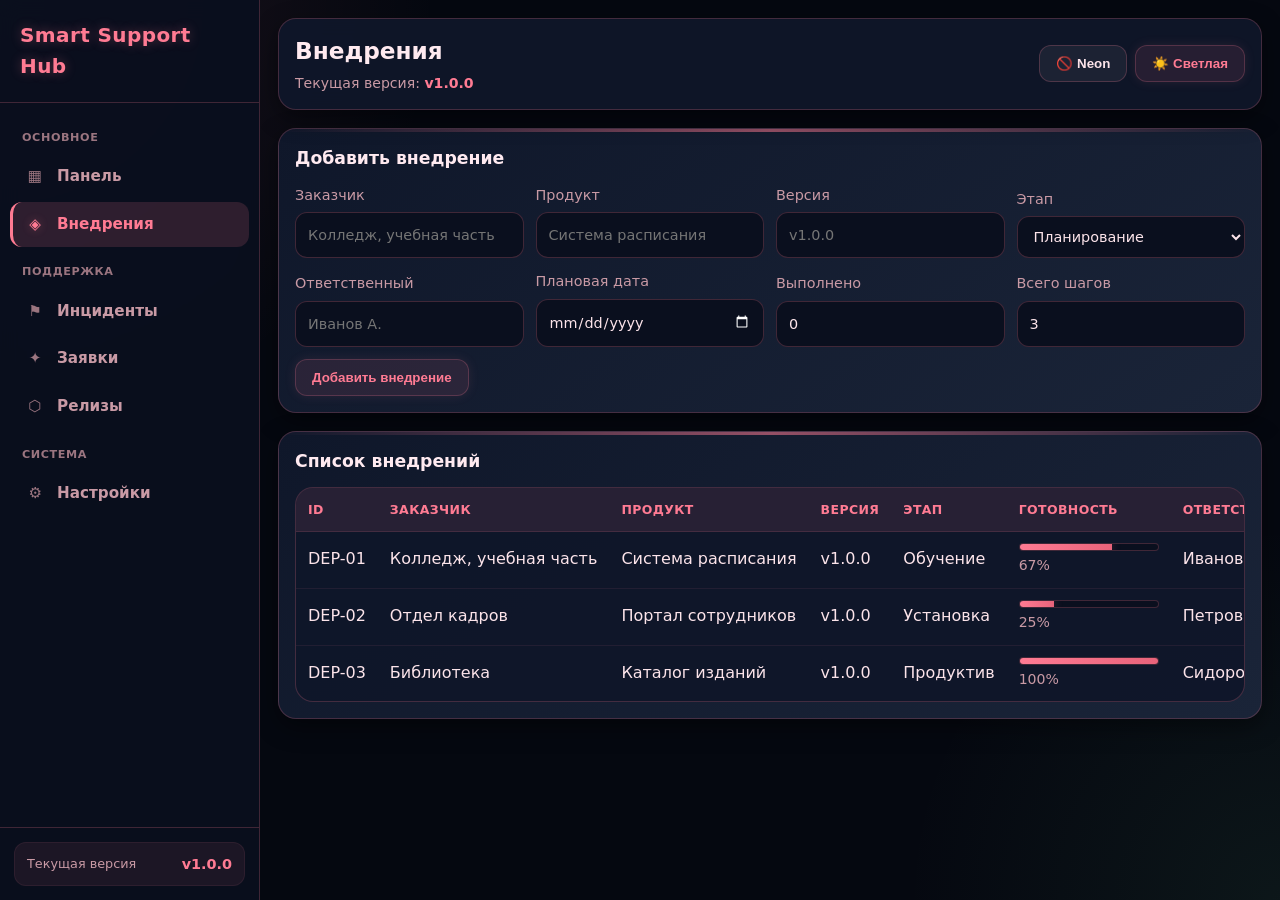
==== deployments.html @ 6a3b0313 "Create layout, navigation and pink glass theme" ====
<!DOCTYPE html>
<html lang="ru">

<head>
    <meta charset="UTF-8" />
    <meta name="viewport" content="width=device-width, initial-scale=1.0" />
    <title>Deployments — Smart Support Hub</title>
    <link rel="stylesheet" href="assets/css/style.css" />
</head>

<body>
    <div class="app">
        <aside class="sidebar">
            <div class="sidebar-brand">
                <a href="index.html">Smart Support Hub</a>
            </div>

            <nav class="nav">
                <div class="nav-section">Основное</div>
                <a href="index.html" class="active">
                    <span class="nav-icon">▦</span><span>Панель</span>
                </a>
                <a href="deployments.html">
                    <span class="nav-icon">◈</span><span>Внедрения</span>
                </a>

                <div class="nav-section">Поддержка</div>
                <a href="incidents.html">
                    <span class="nav-icon">⚑</span><span>Инциденты</span>
                </a>
                <a href="maintenance.html">
                    <span class="nav-icon">✦</span><span>Заявки</span>
                </a>
                <a href="releases.html">
                    <span class="nav-icon">⬡</span><span>Релизы</span>
                </a>
                <div class="nav-section">Система</div>
                <a href="settings.html">
                    <span class="nav-icon">⚙</span><span>Настройки</span>
                </a>
            </nav>

            <div class="sidebar-footer">
                <div class="footer-status">
                    <span class="footer-label">Текущая версия</span>
                    <strong class="current-version">v1.0.0</strong>
                </div>
            </div>
        </aside>

        <button id="menuBackdrop" class="menu-backdrop" aria-label="Закрыть меню"></button>

        <main class="main">
            <header class="topbar">
                <div>
                    <h1>Внедрения</h1>
                    <p class="hint">Текущая версия: <span id="currentVersionTop" class="current-version">v1.0.0</span>
                    </p>
                </div>
                <div class="actions">
                    <button id="menuBtn" class="menu-btn" aria-label="Меню">☰</button>
                    <button id="neonButton" class="btn secondary">Neon</button>
                    <button id="themeButton" class="btn">Тема</button>
                </div>
            </header>

            <section class="card">
                <h2>Добавить внедрение</h2>
                <form id="deploymentForm" class="form-grid">
                    <label>
                        Заказчик
                        <input type="text" name="client" placeholder="Колледж, учебная часть" required />
                    </label>

                    <label>
                        Продукт
                        <input type="text" name="product" placeholder="Система расписания" required />
                    </label>

                    <label>
                        Версия
                        <input type="text" name="version" placeholder="v1.0.0" required />
                    </label>

                    <label>
                        Этап
                        <select name="stage">
                            <option value="planning">Планирование</option>
                            <option value="setup">Установка</option>
                            <option value="training">Обучение</option>
                            <option value="production">Продуктив</option>
                        </select>
                    </label>

                    <label>
                        Ответственный
                        <input type="text" name="owner" placeholder="Иванов А." required />
                    </label>

                    <label>
                        Плановая дата
                        <input type="date" name="plannedDate" required />
                    </label>

                    <label>
                        Выполнено
                        <input type="number" name="done" min="0" value="0" required />
                    </label>

                    <label>
                        Всего шагов
                        <input type="number" name="total" min="1" value="3" required />
                    </label>

                    <div class="full">
                        <button type="submit" class="btn">Добавить внедрение</button>
                    </div>
                </form>
            </section>

            <section class="card">
                <h2>Список внедрений</h2>
                <div class="table-wrap">
                    <table>
                        <thead>
                            <tr>
                                <th>ID</th>
                                <th>Заказчик</th>
                                <th>Продукт</th>
                                <th>Версия</th>
                                <th>Этап</th>
                                <th>Готовность</th>
                                <th>Ответственный</th>
                                <th>План</th>
                            </tr>
                        </thead>
                        <tbody id="deploymentTable"></tbody>
                    </table>
                </div>
            </section>
        </main>
    </div>

    <script src="assets/js/data.js"></script>
    <script src="assets/js/storage.js"></script>
    <script src="assets/js/deployments.js"></script>
</body>

</html>
---- assets/css/style.css ----
/* ============================================================
   SMART SUPPORT HUB — PINK GLASS / CLEAN / MOBILE-READY
   Единый файл. Полная замена старого style.css.
   ============================================================ */

/* ===== ТЁМНАЯ ТЕМА ===== */
:root {
    color-scheme: dark;
    --bg-main: #050810;
    --bg-panel: rgba(15, 23, 42, 0.95);
    --bg-card: linear-gradient(145deg, #0f172a 0%, #1a2438 100%);
    --bg-input: #0a0f1e;
    --bg-sidebar: rgba(10, 15, 30, 0.95);
    --accent-primary: #ff7b93;
    --accent-hover: #e8637a;
    --accent-glow: rgba(255, 123, 147, 0.32);
    --accent-deep: #b83a52;
    --text-main: #fce4ea;
    --text-muted: #c99aa5;
    --text-dim: #9b7580;
    --text-heading: #ffeaf0;
    --border-color: rgba(255, 123, 147, 0.22);
    --border-light: rgba(255, 123, 147, 0.08);
    --success: #6dd494;
    --warning: #ffb84d;
    --danger: #ff6b7a;
    --info: #7bb8e8;
    --shadow-strong: 0 8px 24px rgba(0, 0, 0, 0.42);
    --radius: 18px;
}

/* ===== СВЕТЛАЯ ТЕМА ===== */
body.light {
    color-scheme: light;
    --bg-main: #fdf2f4;
    --bg-panel: rgba(255, 245, 247, 0.95);
    --bg-card: linear-gradient(145deg, #ffffff 0%, #fff5f7 100%);
    --bg-input: #ffffff;
    --bg-sidebar: rgba(255, 248, 250, 0.98);
    --accent-primary: #e8637a;
    --accent-hover: #d14d66;
    --accent-glow: rgba(232, 99, 122, 0.22);
    --accent-deep: #b83a52;
    --text-main: #4a2c35;
    --text-muted: #8b6b73;
    --text-dim: #b09ca3;
    --text-heading: #3d1f28;
    --border-color: rgba(232, 99, 122, 0.22);
    --border-light: rgba(232, 99, 122, 0.10);
    --success: #5cb87a;
    --warning: #e8a838;
    --danger: #d94f5c;
    --info: #5ba3d9;
    --shadow-strong: 0 8px 24px rgba(184, 58, 82, 0.10);
}

/* ===== ОТКЛЮЧЕНИЕ НЕОНА ===== */
body.no-neon {
    --accent-glow: transparent;
    --shadow-strong: 0 8px 20px rgba(0, 0, 0, 0.24);
}

body.no-neon .brand,
body.no-neon .sidebar-brand a,
body.no-neon .kpi .value,
body.no-neon .current-version,
body.no-neon .btn,
body.no-neon .progress span,
body.no-neon .card::before {
    text-shadow: none;
    box-shadow: none;
}

body.no-neon .card:hover {
    box-shadow: var(--shadow-strong);
}

/* ===== БАЗА ===== */
*,
*::before,
*::after {
    box-sizing: border-box;
}

html {
    scroll-behavior: smooth;
    overflow-x: hidden;
}

html,
body {
    height: 100%;
}

body {
    margin: 0;
    font-family: "Segoe UI", Inter, ui-sans-serif, system-ui, Arial, sans-serif;
    background:
        radial-gradient(circle at top left, rgba(255, 123, 147, 0.10), transparent 28%),
        radial-gradient(circle at bottom right, rgba(109, 212, 148, 0.07), transparent 24%),
        var(--bg-main);
    color: var(--text-main);
    line-height: 1.55;
    overflow-x: hidden;
    transition: background-color 0.2s ease, color 0.2s ease;
}

a {
    color: inherit;
    text-decoration: none;
}

::-webkit-scrollbar {
    width: 8px;
    height: 8px;
}

::-webkit-scrollbar-track {
    background: var(--bg-main);
}

::-webkit-scrollbar-thumb {
    background: var(--accent-primary);
    border-radius: 4px;
}

::-webkit-scrollbar-thumb:hover {
    background: var(--accent-hover);
}

.hidden {
    display: none !important;
}

.small {
    font-size: 0.85em;
}

.muted {
    color: var(--text-muted);
}

.mono {
    font-family: ui-monospace, SFMono-Regular, Menlo, Consolas, monospace;
}

/* ===== ЛЕЙАУТ ===== */
.app {
    display: flex;
    min-height: 100vh;
}

.sidebar {
    position: fixed;
    top: 0;
    left: 0;
    bottom: 0;
    width: 260px;
    background: var(--bg-sidebar);
    backdrop-filter: blur(10px);
    -webkit-backdrop-filter: blur(10px);
    border-right: 1px solid var(--border-color);
    z-index: 200;
    display: flex;
    flex-direction: column;
    transition: transform 0.3s ease;
}

.sidebar-brand {
    padding: 20px;
    border-bottom: 1px solid var(--border-color);
}

.sidebar-brand a,
.brand {
    font-size: 1.25rem;
    font-weight: 800;
    letter-spacing: 0.4px;
    color: var(--accent-primary);
    text-shadow: 0 0 12px var(--accent-glow);
}

.nav {
    padding: 12px 10px;
    flex: 1;
    overflow-y: auto;
    display: flex;
    flex-direction: column;
    justify-content: flex-start;
    gap: 2px;
}

.nav-section {
    padding: 14px 12px 6px;
    font-size: 0.7rem;
    font-weight: 700;
    letter-spacing: 0.6px;
    text-transform: uppercase;
    color: var(--text-dim);
}

.nav a {
    display: flex;
    align-items: center;
    gap: 12px;
    padding: 11px 12px;
    border-radius: 12px;
    border-left: 3px solid transparent;
    color: var(--text-muted);
    font-weight: 600;
    font-size: 0.95rem;
    transition: background-color 0.16s ease, color 0.16s ease, border-color 0.16s ease;
}

.nav-icon {
    width: 20px;
    text-align: center;
    color: var(--text-dim);
    transition: color 0.16s ease;
}

.nav a:hover {
    background: rgba(255, 123, 147, 0.10);
    color: var(--text-main);
    border-left-color: var(--accent-primary);
}

.nav a:hover .nav-icon {
    color: var(--accent-primary);
}

body.light .nav a:hover {
    background: rgba(232, 99, 122, 0.08);
}

.nav a.active {
    background: rgba(255, 123, 147, 0.15);
    color: var(--accent-primary);
    border-left-color: var(--accent-primary);
    font-weight: 700;
}

.nav a.active .nav-icon {
    color: var(--accent-primary);
    text-shadow: 0 0 10px var(--accent-glow);
}

body.light .nav a.active {
    background: rgba(232, 99, 122, 0.10);
}

.sidebar-footer {
    padding: 14px;
    border-top: 1px solid var(--border-color);
    display: flex;
    flex-direction: column;
    gap: 12px;
}

.footer-status {
    display: flex;
    justify-content: space-between;
    align-items: center;
    padding: 10px 12px;
    border-radius: 12px;
    background: rgba(255, 123, 147, 0.08);
    border: 1px solid var(--border-light);
}

body.light .footer-status {
    background: rgba(232, 99, 122, 0.06);
}

.footer-label {
    font-size: 0.8rem;
    color: var(--text-muted);
}

.footer-status .current-version {
    font-size: 0.9rem;
}

.footer-actions {
    display: flex;
    gap: 8px;
}

.footer-actions .btn {
    flex: 1;
}

.main {
    margin-left: 260px;
    flex: 1;
    min-width: 0;
    display: flex;
    flex-direction: column;
    gap: 18px;
    padding: 18px;
}

/* ===== TOPBAR ===== */
.topbar {
    position: sticky;
    top: 0;
    z-index: 90;
    display: flex;
    justify-content: space-between;
    align-items: center;
    gap: 12px;
    padding: 14px 16px;
    background: var(--bg-panel);
    border: 1px solid var(--border-color);
    border-radius: var(--radius);
    backdrop-filter: blur(10px);
    -webkit-backdrop-filter: blur(10px);
    box-shadow: var(--shadow-strong);
    flex-wrap: wrap;
}

.topbar h1 {
    margin: 0;
    font-size: 1.45rem;
    color: var(--text-heading);
}

.hint {
    margin: 4px 0 0;
    color: var(--text-muted);
    font-size: 0.88rem;
}

.current-version {
    color: var(--accent-primary);
    font-weight: 700;
}

.actions {
    display: flex;
    gap: 8px;
    flex-wrap: wrap;
    align-items: center;
}

/* ===== CARD / KPI / CHARTS ===== */
.card {
    position: relative;
    overflow: hidden;
    background: var(--bg-card);
    border: 1px solid var(--border-color);
    border-radius: var(--radius);
    padding: 16px;
    box-shadow: var(--shadow-strong);
    transition: transform 0.3s ease, box-shadow 0.3s ease, border-color 0.3s ease;
}

.card::before {
    content: "";
    position: absolute;
    top: 0;
    left: 0;
    right: 0;
    height: 3px;
    background: linear-gradient(90deg, transparent, var(--accent-primary), transparent);
    opacity: 0.55;
    pointer-events: none;
}

.card:hover {
    transform: translateY(-4px);
    box-shadow: 0 15px 35px var(--accent-glow);
    border-color: var(--accent-primary);
}

.card h2 {
    margin: 0 0 12px;
    font-size: 1.08rem;
    color: var(--text-heading);
}

.kpi-grid {
    display: grid;
    grid-template-columns: repeat(auto-fit, minmax(220px, 1fr));
    gap: 14px;
}

.kpi .label {
    color: var(--text-muted);
    font-size: 0.9rem;
    margin-bottom: 8px;
}

.kpi .value {
    font-size: 1.9rem;
    font-weight: 800;
    color: var(--accent-primary);
    text-shadow: 0 0 14px var(--accent-glow);
}

.charts {
    display: grid;
    grid-template-columns: repeat(auto-fit, minmax(340px, 1fr));
    gap: 14px;
}

canvas {
    display: block;
    width: 100% !important;
    height: 280px !important;
}

/* ===== BUTTONS ===== */
.btn {
    padding: 10px 16px;
    border-radius: 12px;
    border: 1px solid var(--border-color);
    background: rgba(255, 123, 147, 0.10);
    color: var(--accent-primary);
    font-weight: 700;
    cursor: pointer;
    transition: background-color 0.16s ease, border-color 0.16s ease, color 0.16s ease, box-shadow 0.16s ease;
    display: inline-flex;
    align-items: center;
    justify-content: center;
    gap: 8px;
    box-shadow: 0 0 12px rgba(255, 123, 147, 0.10);
}

.btn:hover {
    background: rgba(255, 123, 147, 0.16);
    border-color: var(--accent-primary);
    transform: translateY(-1px);
}

body.light .btn {
    background: rgba(232, 99, 122, 0.07);
}

body.light .btn:hover {
    background: rgba(232, 99, 122, 0.12);
}

.btn.secondary {
    background: rgba(255, 255, 255, 0.06);
    color: var(--text-main);
    box-shadow: none;
}

body.light .btn.secondary {
    background: rgba(0, 0, 0, 0.05);
}

.btn.small {
    padding: 7px 10px;
    font-size: 0.85rem;
    border-radius: 10px;
}

.btn.primary {
    background: linear-gradient(135deg, var(--accent-primary) 0%, var(--accent-hover) 100%);
    color: #fff;
    border: none;
    box-shadow: 0 4px 14px var(--accent-glow);
}

.btn.primary:hover {
    box-shadow: 0 6px 18px var(--accent-glow);
}

.btn.danger {
    background: rgba(255, 107, 122, 0.12);
    color: var(--danger);
    border-color: rgba(255, 107, 122, 0.25);
}

.btn.danger:hover {
    background: rgba(255, 107, 122, 0.20);
    border-color: var(--danger);
}

/* ===== FORMS ===== */
.form-grid {
    display: grid;
    grid-template-columns: repeat(auto-fit, minmax(190px, 1fr));
    gap: 12px;
    align-items: end;
}

.full {
    grid-column: 1 / -1;
}

label {
    display: grid;
    gap: 6px;
    color: var(--text-muted);
    font-size: 0.9rem;
}

input,
select,
textarea {
    width: 100%;
    padding: 11px 12px;
    border-radius: 12px;
    border: 1px solid var(--border-color);
    background: var(--bg-input);
    color: var(--text-main);
    font: inherit;
    outline: none;
    transition: border-color 0.16s ease, box-shadow 0.16s ease;
}

body.light input,
body.light select,
body.light textarea {
    background: #ffffff;
}

input:focus,
select:focus,
textarea:focus {
    border-color: var(--accent-primary);
    box-shadow: 0 0 0 3px rgba(255, 123, 147, 0.18);
}

body.light input:focus,
body.light select:focus,
body.light textarea:focus {
    box-shadow: 0 0 0 3px rgba(232, 99, 122, 0.16);
}

textarea {
    resize: vertical;
    min-height: 120px;
}

.row-between {
    display: flex;
    justify-content: space-between;
    align-items: center;
    gap: 12px;
    flex-wrap: wrap;
    margin-bottom: 10px;
}

.row-between label {
    min-width: 180px;
}

/* ===== TABLES ===== */
.table-wrap {
    overflow: auto;
    border: 1px solid var(--border-color);
    border-radius: var(--radius);
    background: var(--bg-panel);
}

table {
    width: 100%;
    border-collapse: collapse;
    min-width: 760px;
}

thead {
    background: rgba(255, 123, 147, 0.10);
}

body.light thead {
    background: rgba(232, 99, 122, 0.08);
}

th {
    padding: 12px;
    text-align: left;
    font-size: 0.78rem;
    text-transform: uppercase;
    letter-spacing: 0.4px;
    color: var(--accent-primary);
    font-weight: 800;
    border-bottom: 1px solid var(--border-color);
}

td {
    padding: 11px 12px;
    border-bottom: 1px solid var(--border-light);
    color: var(--text-main);
    white-space: nowrap;
}

tr:last-child td {
    border-bottom: none;
}

tr:hover td {
    background: rgba(255, 123, 147, 0.055);
}

body.light tr:hover td {
    background: rgba(232, 99, 122, 0.05);
}

/* ===== BADGES ===== */
.badge {
    display: inline-flex;
    align-items: center;
    padding: 5px 9px;
    border-radius: 999px;
    border: 1px solid var(--border-light);
    background: rgba(255, 255, 255, 0.06);
    color: var(--text-muted);
    font-size: 0.78rem;
    font-weight: 700;
    white-space: nowrap;
}

body.light .badge {
    background: rgba(0, 0, 0, 0.04);
}

.badge.critical,
.badge.breached,
.badge.corrective,
.badge.major {
    color: var(--danger);
    background: rgba(255, 107, 122, 0.12);
    border-color: rgba(255, 107, 122, 0.25);
}

.badge.high,
.badge.in_progress,
.badge.planned,
.badge.setup,
.badge.minor {
    color: var(--warning);
    background: rgba(255, 184, 77, 0.12);
    border-color: rgba(255, 184, 77, 0.25);
}

.badge.medium,
.badge.new,
.badge.planning,
.badge.training,
.badge.adaptive,
.badge.info {
    color: var(--info);
    background: rgba(123, 184, 232, 0.12);
    border-color: rgba(123, 184, 232, 0.25);
}

.badge.low,
.badge.met,
.badge.on_track,
.badge.resolved,
.badge.done,
.badge.production,
.badge.preventive,
.badge.patch,
.badge.ok {
    color: var(--success);
    background: rgba(109, 212, 148, 0.12);
    border-color: rgba(109, 212, 148, 0.25);
}

.badge.perfective {
    color: var(--accent-primary);
    background: rgba(255, 123, 147, 0.10);
    border-color: rgba(255, 123, 147, 0.22);
}

/* ===== PROGRESS / EMPTY ===== */
.progress {
    width: 140px;
    height: 8px;
    border-radius: 999px;
    background: var(--bg-input);
    border: 1px solid var(--border-color);
    overflow: hidden;
}

.progress span {
    display: block;
    height: 100%;
    width: 0%;
    background: linear-gradient(90deg, var(--accent-primary), var(--accent-hover));
    box-shadow: 0 0 10px var(--accent-glow);
    transition: width 0.25s ease;
}

.empty {
    padding: 24px;
    text-align: center;
    color: var(--text-muted);
    border: 1px dashed var(--border-color);
    border-radius: 14px;
    background: rgba(255, 123, 147, 0.04);
}

body.light .empty {
    background: rgba(232, 99, 122, 0.04);
}

/* ===== МОБИЛЬНОЕ МЕНЮ ===== */
.menu-btn {
    display: none;
    background: transparent;
    border: 1px solid var(--border-color);
    color: var(--text-main);
    font-size: 1.2rem;
    cursor: pointer;
    padding: 8px 10px;
    border-radius: 10px;
    line-height: 1;
    transition: background-color 0.16s ease, border-color 0.16s ease;
}

.menu-btn:hover {
    background: rgba(255, 123, 147, 0.12);
    border-color: var(--accent-primary);
}

.menu-backdrop {
    display: none;
    position: fixed;
    inset: 0;
    background: rgba(0, 0, 0, 0.55);
    z-index: 80;
    border: none;
    cursor: pointer;
    opacity: 0;
    pointer-events: none;
    transition: opacity 0.25s ease;
}

@media (max-width: 992px) {
    .sidebar {
        transform: translateX(-100%) !important;
        box-shadow: none !important;
    }

    .sidebar.open {
        transform: translateX(0) !important;
        box-shadow: 10px 0 40px rgba(0, 0, 0, 0.6) !important;
    }

    .main {
        margin-left: 0 !important;
    }

    .menu-btn {
        display: inline-flex !important;
    }

    .menu-backdrop {
        display: block;
    }

    .menu-backdrop.show {
        opacity: 1 !important;
        pointer-events: auto !important;
    }

    .nav {
        flex-direction: column;
        flex-wrap: nowrap;
        justify-content: flex-start;
        gap: 2px;
    }

    .nav a {
        border-left: 3px solid transparent;
        border-bottom: none;
    }

    .topbar {
        position: sticky;
    }
}

@media (min-width: 993px) {
    .sidebar {
        transform: none !important;
        box-shadow: none !important;
    }

    .menu-btn,
    .menu-backdrop {
        display: none !important;
    }
}

@media (max-width: 768px) {
    .topbar {
        flex-direction: column;
        align-items: flex-start;
    }

    .actions {
        width: 100%;
    }

    .charts {
        grid-template-columns: 1fr;
    }

    table {
        min-width: 720px;
    }

    canvas {
        height: 240px !important;
    }
}

@media (max-width: 520px) {
    .main {
        padding: 12px;
        gap: 12px;
    }

    .kpi-grid {
        grid-template-columns: 1fr;
    }

    .form-grid {
        grid-template-columns: 1fr;
    }

    .table-wrap {
        border-radius: 14px;
    }

    table {
        min-width: 620px;
    }

    .progress {
        width: 110px;
    }

    .kpi .value {
        font-size: 1.55rem;
    }

    .card:hover {
        box-shadow: var(--shadow-strong);
        transform: none;
    }
}

@media (prefers-reduced-motion: reduce) {

    *,
    *::before,
    *::after {
        animation-duration: 0.01ms !important;
        animation-iteration-count: 1 !important;
        transition-duration: 0.01ms !important;
        scroll-behavior: auto !important;
    }
}

/* ===== SETTINGS PAGE ===== */
.setting-row {
    display: flex;
    justify-content: space-between;
    align-items: center;
    gap: 12px;
    padding: 12px 0;
    border-bottom: 1px dashed var(--border-light);
    flex-wrap: wrap;
}

.setting-row:last-child {
    border-bottom: none;
}

.setting-name {
    font-weight: 700;
    color: var(--text-heading);
}

/* ===== DEV MODE: скрытие/показ удалений ===== */
.dev-only {
    display: none;
}

body.dev-on .dev-only {
    display: inline-flex;
}

/* лишняя колонка «Действия» в заявках видна только в dev-режиме */
body:not(.dev-on) .dev-only-col {
    display: none;
}

.btn.icon-danger {
    padding: 6px 9px;
    font-size: 0.9rem;
    line-height: 1;
}

/* ===== SETTINGS: profile rows ===== */
.role-select-wrap {
    display: inline-flex;
    min-width: 200px;
}

.auth-row {
    align-items: flex-end;
}

.auth-row label.full {
    flex: 1;
    min-width: 220px;
}

/* ===== TOAST ===== */
.toast-host {
    position: fixed;
    top: 16px;
    right: 16px;
    z-index: 1000;
    display: flex;
    flex-direction: column;
    gap: 8px;
    pointer-events: none;
}

.toast {
    pointer-events: auto;
    min-width: 220px;
    max-width: 340px;
    padding: 12px 14px;
    border-radius: 12px;
    border: 1px solid var(--border-color);
    background: var(--bg-card);
    color: var(--text-main);
    box-shadow: var(--shadow-strong);
    font-size: 0.9rem;
    font-weight: 600;
    line-height: 1.4;
    opacity: 0;
    transform: translateX(20px);
    transition: opacity 0.25s ease, transform 0.25s ease;
}

.toast.show {
    opacity: 1;
    transform: translateX(0);
}

.toast.success {
    border-color: rgba(109, 212, 148, 0.4);
    color: var(--success);
}

.toast.danger {
    border-color: rgba(255, 107, 122, 0.4);
    color: var(--danger);
}

.toast.warning {
    border-color: rgba(255, 184, 77, 0.4);
    color: var(--warning);
}

.toast.info {
    border-color: var(--border-color);
    color: var(--accent-primary);
}

@media (max-width: 520px) {
    .toast-host {
        left: 12px;
        right: 12px;
        top: 12px;
    }

    .toast {
        max-width: none;
    }
}
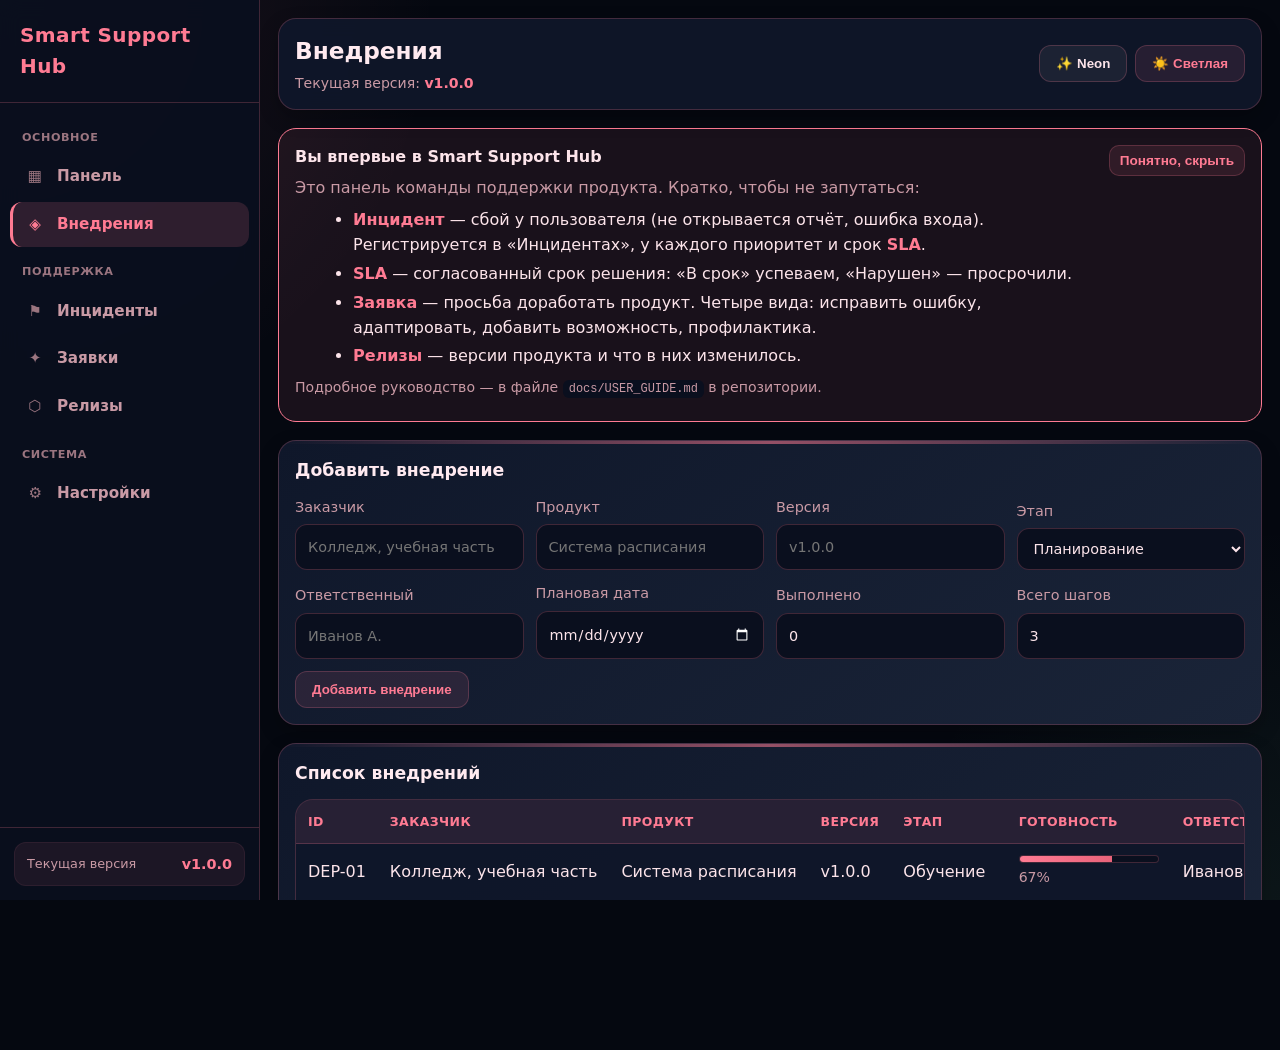
==== commit b485080d: "Add onboarding banner and polish neon per user feedback" ====
--- a/deployments.html
+++ b/deployments.html
@@ -63,6 +63,23 @@
                     <button id="themeButton" class="btn">Тема</button>
                 </div>
             </header>
+
+            <div class="onboard" id="onboardBanner">
+                <div class="onboard-body">
+                    <strong>Вы впервые в Smart Support Hub</strong>
+                    <p>Это панель команды поддержки продукта. Кратко, чтобы не запутаться:</p>
+                    <ul>
+                        <li><b>Инцидент</b> — сбой у пользователя (не открывается отчёт, ошибка входа). Регистрируется в
+                            «Инцидентах», у каждого приоритет и срок <b>SLA</b>.</li>
+                        <li><b>SLA</b> — согласованный срок решения: «В срок» успеваем, «Нарушен» — просрочили.</li>
+                        <li><b>Заявка</b> — просьба доработать продукт. Четыре вида: исправить ошибку, адаптировать,
+                            добавить возможность, профилактика.</li>
+                        <li><b>Релизы</b> — версии продукта и что в них изменилось.</li>
+                    </ul>
+                    <p class="hint">Подробное руководство — в файле <code>docs/USER_GUIDE.md</code> в репозитории.</p>
+                </div>
+                <button id="onboardDismiss" class="btn small">Понятно, скрыть</button>
+            </div>
 
             <section class="card">
                 <h2>Добавить внедрение</h2>
--- a/assets/css/style.css
+++ b/assets/css/style.css
@@ -980,4 +980,62 @@
     .toast {
         max-width: none;
     }
+}
+
+/* ===== ОНБОРДИНГ (Issue #1) ===== */
+.onboard {
+    display: flex;
+    gap: 14px;
+    align-items: flex-start;
+    justify-content: space-between;
+    padding: 16px;
+    border: 1px solid var(--accent-primary);
+    border-radius: var(--radius);
+    background: rgba(255, 123, 147, 0.08);
+}
+
+.onboard-body p {
+    margin: 6px 0;
+    color: var(--text-muted);
+}
+
+.onboard-body ul {
+    margin: 8px 0 8px 18px;
+    color: var(--text-main);
+    display: grid;
+    gap: 4px;
+}
+
+.onboard-body b {
+    color: var(--accent-primary);
+}
+
+.onboard code {
+    background: var(--bg-input);
+    padding: 2px 6px;
+    border-radius: 6px;
+    font-size: 0.85em;
+}
+
+.onboard .btn {
+    flex: 0 0 auto;
+}
+
+@media (max-width: 520px) {
+    .onboard {
+        flex-direction: column;
+        align-items: stretch;
+    }
+
+    .onboard .btn {
+        width: 100%;
+    }
+}
+
+/* ===== POLISH NEON (Issue #2): убираем вспышку/муту на мобильных ===== */
+@media (max-width: 992px) {
+    .sidebar {
+        backdrop-filter: none !important;
+        -webkit-backdrop-filter: none !important;
+    }
 }
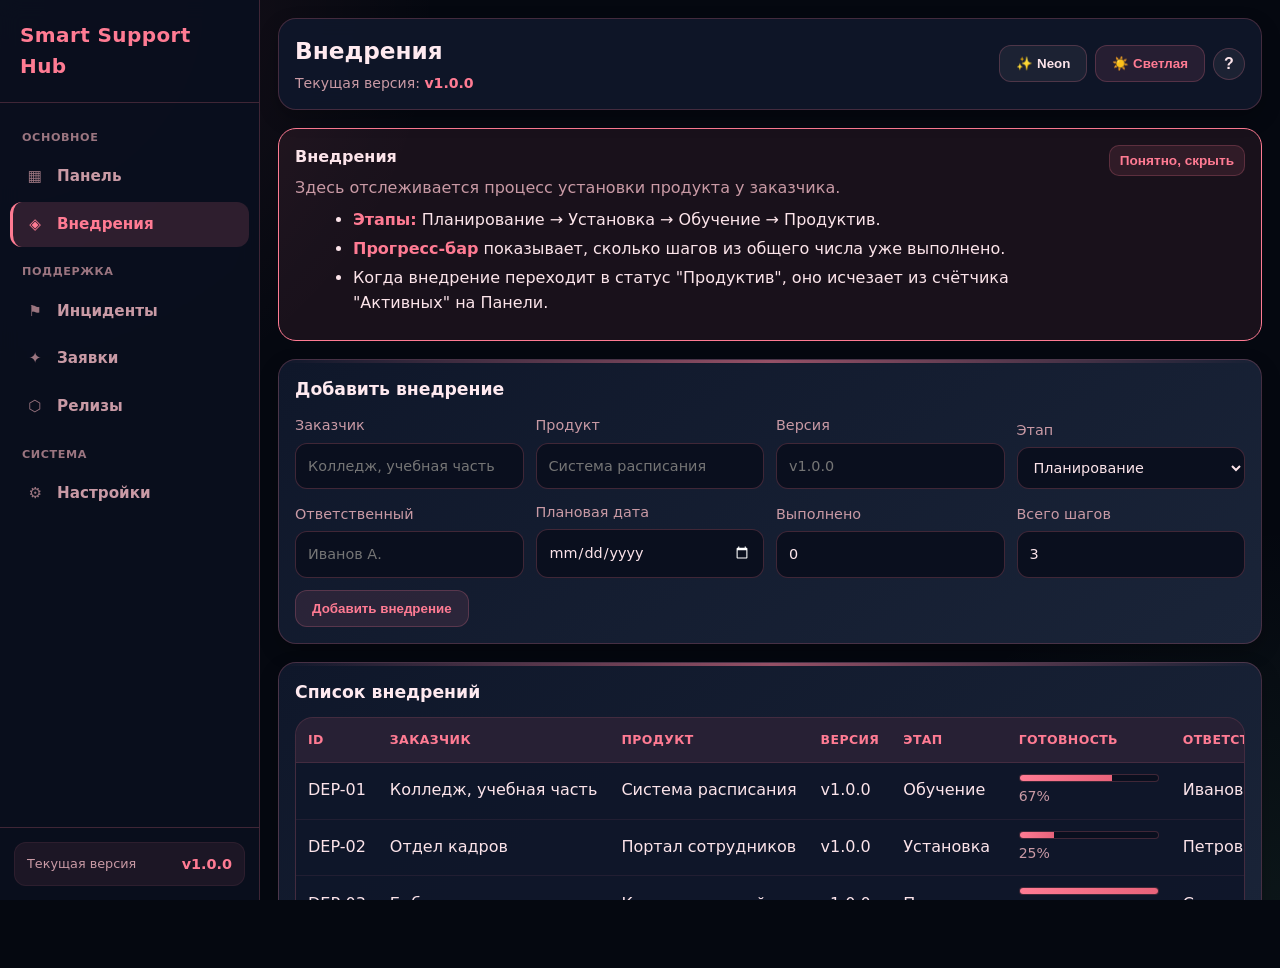
==== commit 4d28b652: "Add SLA timer, request status click, per-page onboarding, fix KPI update" ====
--- a/deployments.html
+++ b/deployments.html
@@ -61,22 +61,20 @@
                     <button id="menuBtn" class="menu-btn" aria-label="Меню">☰</button>
                     <button id="neonButton" class="btn secondary">Neon</button>
                     <button id="themeButton" class="btn">Тема</button>
+                    <button id="showGuideBtn" class="btn small secondary" title="Показать подсказку">?</button>
                 </div>
             </header>
 
             <div class="onboard" id="onboardBanner">
                 <div class="onboard-body">
-                    <strong>Вы впервые в Smart Support Hub</strong>
-                    <p>Это панель команды поддержки продукта. Кратко, чтобы не запутаться:</p>
+                    <strong>Внедрения</strong>
+                    <p>Здесь отслеживается процесс установки продукта у заказчика.</p>
                     <ul>
-                        <li><b>Инцидент</b> — сбой у пользователя (не открывается отчёт, ошибка входа). Регистрируется в
-                            «Инцидентах», у каждого приоритет и срок <b>SLA</b>.</li>
-                        <li><b>SLA</b> — согласованный срок решения: «В срок» успеваем, «Нарушен» — просрочили.</li>
-                        <li><b>Заявка</b> — просьба доработать продукт. Четыре вида: исправить ошибку, адаптировать,
-                            добавить возможность, профилактика.</li>
-                        <li><b>Релизы</b> — версии продукта и что в них изменилось.</li>
+                        <li><b>Этапы:</b> Планирование → Установка → Обучение → Продуктив.</li>
+                        <li><b>Прогресс-бар</b> показывает, сколько шагов из общего числа уже выполнено.</li>
+                        <li>Когда внедрение переходит в статус "Продуктив", оно исчезает из счётчика "Активных" на
+                            Панели.</li>
                     </ul>
-                    <p class="hint">Подробное руководство — в файле <code>docs/USER_GUIDE.md</code> в репозитории.</p>
                 </div>
                 <button id="onboardDismiss" class="btn small">Понятно, скрыть</button>
             </div>
--- a/assets/css/style.css
+++ b/assets/css/style.css
@@ -1038,4 +1038,51 @@
         backdrop-filter: none !important;
         -webkit-backdrop-filter: none !important;
     }
+}
+
+/* ===== SLA TIMER ===== */
+.sla-time {
+    margin-top: 4px;
+    font-size: 0.78rem;
+    color: var(--text-muted);
+}
+
+.sla-time.overdue {
+    color: var(--danger);
+    font-weight: 700;
+}
+
+/* ===== STATUS SELECT ===== */
+.status-select {
+    padding: 6px 10px;
+    border-radius: 8px;
+    border: 1px solid var(--border-color);
+    background: var(--bg-input);
+    color: var(--text-main);
+    font-size: 0.85rem;
+    cursor: pointer;
+}
+
+.status-select:focus {
+    outline: none;
+    border-color: var(--accent-primary);
+    box-shadow: 0 0 0 2px var(--accent-glow);
+}
+
+/* ===== SEARCH INPUT ===== */
+.search-wrap {
+    display: block;
+    margin-bottom: 10px;
+}
+
+#showGuideBtn {
+    width: 32px;
+    height: 32px;
+    padding: 0;
+    border-radius: 50%;
+    font-size: 1rem;
+    font-weight: 700;
+    display: inline-flex;
+    align-items: center;
+    justify-content: center;
 }
